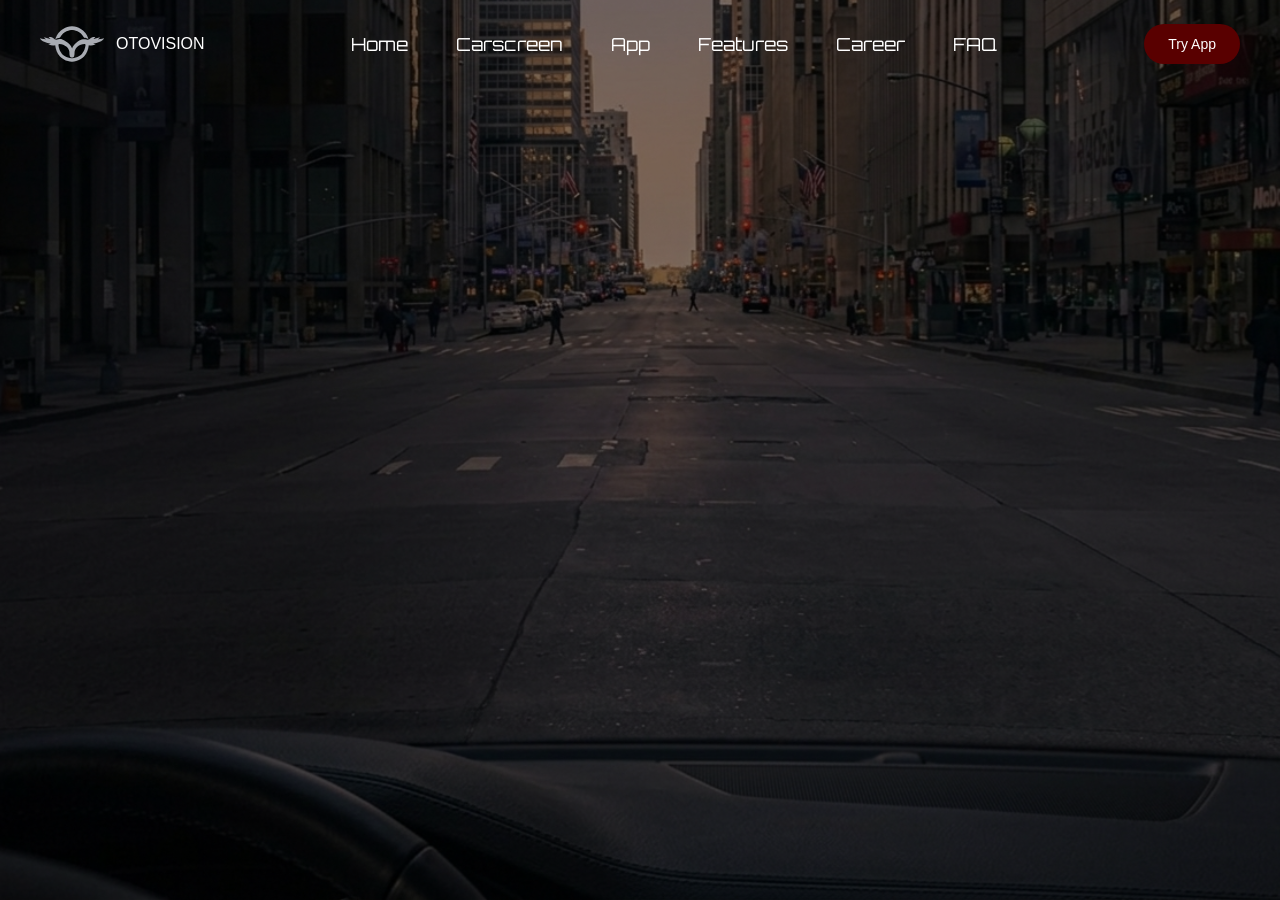
==== carscreen.html @ c1211bca "faq" ====
<!DOCTYPE html>
<html lang="en">
<head>
    <meta charset="UTF-8">
    <meta name="viewport" content="width=device-width, initial-scale=1.0">
    <title>Document</title>
    <link rel="stylesheet" href="/style.css">
    <link rel="preconnect" href="https://fonts.googleapis.com">
    <link rel="preconnect" href="https://fonts.gstatic.com" crossorigin>
    <link href="https://fonts.googleapis.com/css2?family=Inter:wght@400;600;700&family=Orbitron:wght@400;500;700&display=swap" rel="stylesheet">
</head>
<body>
    <header>
        <nav class="nav-container">
            <!-- Logo -->
            <div class="logo-wrapper">
                <div class="logo-svg">
                    <svg fill="none" preserveAspectRatio="xMidYMid meet" viewBox="0 0 76 42.0455">
                        <path d="M18.5907 15.3575C19.3642 14.0433 23.6038 13.4928 23.6038 13.4928C28.0508 5.2487 35.4509 4.34738 37.9974 4.29341C40.5438 4.35008 47.9466 5.2487 52.3909 13.4928C52.3909 13.4928 56.6305 14.046 57.404 15.3575C58.1616 16.6447 54.9772 1.07673 38.1568 0.0215895V1.03191e-06C38.1037 0.00269959 38.0505 0.00809671 37.9974 0.0107953C37.9442 0.00809671 37.891 0.00269959 37.8379 1.03191e-06V0.0215895C21.0175 1.07673 17.8358 16.6447 18.5907 15.3575Z" fill="#A8ABB2" />
                        <path d="M76 14.3078C73.3207 15.398 68.1347 15.5599 68.1347 15.5599C71.1596 14.5021 70.8858 12.9423 70.8858 12.9423C70.8858 12.9423 63.9801 15.3575 63.7462 14.7233C63.515 14.0892 65.8833 13.2445 65.8833 13.2445C65.1258 12.6643 63.9908 12.6023 63.1003 12.7831C60.6921 13.2715 59.3923 15.6112 56.8538 15.8621C55.7029 15.9755 54.7725 15.595 53.6774 15.3656C53.5099 15.3305 53.3451 15.3116 53.1803 15.3008C51.9762 15.1632 50.7189 15.3413 49.4829 15.595C46.3942 16.2264 39.4354 21.5129 38.0744 26.3865C37.1733 21.2943 29.5606 16.7257 26.5144 15.595C24.9515 15.0148 23.237 14.9716 21.6847 15.5167C20.8474 15.7299 20.0659 15.9539 19.1462 15.8621C16.6077 15.6112 15.3053 13.2715 12.8997 12.7831C12.0092 12.6023 10.8742 12.667 10.1167 13.2445C10.1167 13.2445 12.485 14.0892 12.2538 14.7233C12.0225 15.3575 5.11416 12.9423 5.11416 12.9423C5.11416 12.9423 4.84037 14.4994 7.86528 15.5599C7.86528 15.5599 2.67935 15.3953 0 14.3078C0 14.3078 0.523643 18.5742 13.1628 20.8464C13.1628 20.8464 11.6451 21.1567 9.95985 21.0056C9.95985 21.0056 13.0698 23.7446 18.0511 22.4142C18.6119 27.3499 20.2307 32.148 23.6968 35.8018C26.2592 38.5031 29.5951 40.33 33.1463 41.288C34.6694 41.6982 36.3998 42.1056 37.9973 42.0382C39.5949 42.1056 41.3253 41.6982 42.8483 41.288C46.4022 40.3273 49.7354 38.5004 52.2978 35.8018C55.764 32.148 57.3828 27.3499 57.9436 22.4142C62.9249 23.7446 66.0348 21.0056 66.0348 21.0056C64.3496 21.1567 62.8318 20.8464 62.8318 20.8464C75.4737 18.5742 76 14.3078 76 14.3078ZM38.1409 37.8041C38.1409 37.8041 38.1143 37.8041 38.0691 37.8041C38.0665 37.8041 38.0611 37.8041 38.0585 37.8041C38.0425 37.8041 38.0213 37.8041 38 37.8041C37.9787 37.8041 37.9575 37.8041 37.9415 37.8041C37.9389 37.8041 37.9335 37.8041 37.9282 37.8041C37.883 37.8041 37.8565 37.8041 37.8565 37.8041C24.6032 37.2239 22.3253 26.0816 21.9345 22.193C21.8628 21.4913 22.4449 20.8869 23.136 20.957C26.23 21.2593 29.1087 22.2199 31.6233 24.1656C33.2819 25.4474 34.284 27.3391 34.7545 29.3711C35.2276 31.4139 34.6375 33.7968 35.5865 35.7235C35.9931 36.5493 36.9102 36.9136 37.8379 36.973V36.9838C37.891 36.9838 37.9442 36.9811 37.9973 36.9784C38.0505 36.9784 38.1037 36.9838 38.1568 36.9838V36.9703C39.0818 36.9109 40.0015 36.5466 40.4082 35.7208C41.3572 33.7968 40.7671 31.4112 41.2402 29.3684C41.7107 27.3364 42.7128 25.442 44.3714 24.1629C46.8886 22.2199 49.7647 21.2593 52.8587 20.9543C53.5525 20.8869 54.1319 21.4886 54.0602 22.1903C53.6721 26.0816 51.3941 37.2212 38.1409 37.8041Z" fill="#A8ABB2" />
                    </svg>
                </div>
                <span class="logo-text">OTOVISION</span>
            </div>

            <!-- Desktop Navigation -->
            <div class="nav-links desktop-nav">
                <a href="#home" class="nav-link">Home</a>
                <a href="#carscreen" class="nav-link">Carscreen</a>
                <a href="#application" class="nav-link">App</a>
                <a href="#features" class="nav-link">Features</a>
                <a href="#career" class="nav-link">Career</a>
                <a href="#faq" class="nav-link">FAQ</a>

            </div>

            <!-- Try App Button -->
            <div class="desktop-nav">
                <button class="btn-try-app">Try App</button>
            </div>

            <!-- Mobile Menu Button -->
            <button id="mobile-menu-btn" class="mobile-menu-btn" aria-label="Toggle menu">
                <span class="hamburger-line line1"></span>
                <span class="hamburger-line line2"></span>
                <span class="hamburger-line line3"></span>
            </button>
        </nav>

        <!-- Mobile Menu -->
        <div id="mobile-menu" class="mobile-menu">
            <div class="mobile-menu-content">
                <a href="#home" class="mobile-nav-link">Home</a>
                <a href="#carscreen" class="mobile-nav-link">Carscreen</a>
                <a href="#application" class="mobile-nav-link">App</a>
                <a href="#faq" class="mobile-nav-link">FAQ</a>
                <button class="btn-try-app">Try App</button>
            </div>
        </div>
    </header>
     <section class="hero">
        <div class="hero-bg">
            <img src="Gemini_Generated_Image_s88xd0s88xd0s88x 1.svg">
            <div class="hero-overlay"></div>
        </div>
        <h2 class="hero-title">AR to reduce accidents, <br>
        save time make <br>
        interesting traveling <br>
        around the city </h2>
        <div>

        </div>

</body>
</html>
---- style.css ----
/* Reset and Base Styles */
* {
    margin: 0;
    padding: 0;
    box-sizing: border-box;
}

:root {
    --color-primary: #590000;
    --color-primary-light: #82181a;
    --color-primary-dark: #c10007;
    --color-bg: #000000;
    --color-bg-secondary: #1e1e1e;
    --color-text: #ffffff;
    --color-text-muted: #9f9fa9;
    --color-text-light: #d1d5dc;
    --color-border: #3f3f47;
    --dark-red: #590000;
     --primary-red: #c10007;
}

body {
    font-family: 'Inter', -apple-system, BlinkMacSystemFont, 'Segoe UI', sans-serif;
    background-color: var(--color-bg);
    color: var(--color-text);
    line-height: 1.6;
    overflow-x: hidden;
}

.container {
    max-width: 1200px;
    margin: 0 auto;
    padding: 0 24px;
}

/* Navigation */
header {
    position: fixed;
    top: 0;
    left: 0;
    right: 0;
    z-index: 1000;
    transition: all 0.3s ease;
}

header.scrolled {
    background-color: rgba(0, 0, 0, 0.9);
    backdrop-filter: blur(12px);
}

.nav-container {
    display: flex;
    align-items: center;
    justify-content: space-between;
    padding: 1rem;
    max-width: 1280px;
    margin: 0 auto;
}

@media (min-width: 640px) {
    .nav-container {
        padding: 1.5rem;
    }
}

@media (min-width: 1024px) {
    .nav-container {
        padding: 1.5rem 2.5rem;
    }
}

/* Logo */
.logo-wrapper {
    display: flex;
    align-items: center;
    gap: 0.75rem;
}

.logo-svg {
    width: 3rem;
    height: 1.75rem;
}

@media (min-width: 640px) {
    .logo-svg {
        width: 4rem;
        height: 2.25rem;
    }
}

.logo-svg svg {
    width: 100%;
    height: 100%;
}

.logo-text {
    color: var(--dark-gray);
    font-size: 0.875rem;
    font-family: 'Gotham', Arial, sans-serif;
}

@media (min-width: 640px) {
    .logo-text {
        font-size: 1rem;
    }
}

/* Desktop Navigation */
.desktop-nav {
    display: none;
}

@media (min-width: 1024px) {
    .desktop-nav {
        display: block;
    }
}

.nav-links {
    display: flex;
    align-items: center;
    gap: 2rem;
}

@media (min-width: 1280px) {
    .nav-links {
        gap: 3rem;
    }
}

.nav-link {
    color: #fff;
    text-decoration: none;
    font-family: 'Orbitron', sans-serif;
    font-size: 1.125rem;
    transition: color 0.3s ease;
}

.nav-link:hover {
    color: var(--primary-red);
}

/* Try App Button */
.btn-try-app {
    background-color: var(--dark-red);
    color: #fff;
    padding: 0.75rem 1.5rem;
    border-radius: 9999px;
    border: none;
    font-size: 0.875rem;
    font-family: 'Gotham', Arial, sans-serif;
    cursor: pointer;
    transition: all 0.3s ease;
}

.btn-try-app:hover {
    background-color: rgb(134, 8, 8);
}

/* Mobile Menu Button */
.mobile-menu-btn {
    display: flex;
    flex-direction: column;
    align-items: center;
    justify-content: center;
    gap: 0.375rem;
    width: 2.5rem;
    height: 2.5rem;
    background: none;
    border: none;
    cursor: pointer;
}

@media (min-width: 1024px) {
    .mobile-menu-btn {
        display: none;
    }
}

.hamburger-line {
    width: 1.5rem;
    height: 2px;
    background-color: #fff;
    transition: all 0.3s ease;
}

.mobile-menu-btn.active .line1 {
    transform: rotate(45deg) translateY(8px);
}

.mobile-menu-btn.active .line2 {
    opacity: 0;
}

.mobile-menu-btn.active .line3 {
    transform: rotate(-45deg) translateY(-8px);
}

/* Mobile Menu */
.mobile-menu {
    max-height: 0;
    overflow: hidden;
    transition: max-height 0.3s ease;
    background-color: rgba(0, 0, 0, 0.95);
    backdrop-filter: blur(12px);
}

@media (min-width: 1024px) {
    .mobile-menu {
        display: none;
    }
}

.mobile-menu.active {
    max-height: 24rem;
}

.mobile-menu-content {
    padding: 1.5rem 1rem;
    display: flex;
    flex-direction: column;
    gap: 1rem;
}

.mobile-nav-link {
    color: #fff;
    text-decoration: none;
    font-family: 'Orbitron', sans-serif;
    font-size: 1.125rem;
    padding: 0.5rem 0;
    transition: color 0.3s ease;
}

.mobile-nav-link:hover {
    color: var(--primary-red);
}

.mobile-menu-content .btn-try-app {
    margin-top: 0.5rem;
}

/* Hero Section */
.hero {
    position: relative;
    min-height: 100vh;
    display: flex;
    align-items: center;
    justify-content: center;
    overflow: hidden;
    padding-top: 80px;
}

.hero-bg {
    position: absolute;
    inset: 0;
    z-index: 0;
}

.hero-bg img {
    width: 100%;
    height: 100%;
    object-fit: cover;
}

.hero-overlay {
    position: absolute;
    inset: 0;
    background: rgba(0, 0, 0, 0.5);
}

.hero-content {
    position: relative;
    z-index: 1;
    text-align: center;
    max-width: 800px;
    padding: 0 24px;
}

.hero-title {
    font-family: 'Inter', sans-serif;
    font-size: 64px;
    font-weight: 700;
    line-height: 1.2;
    margin-bottom: 24px;
}

.hero-subtitle {
    font-size: 20px;
    color: var(--color-text-light);
    margin-bottom: 48px;
}

.hero-scroll-btn {
    width: 60px;
    height: 60px;
    border-radius: 50%;
    background: none;
    border: none;
    cursor: pointer;
    transition: transform 0.3s ease;
    margin: 0 auto;
    display: block;
}

.hero-scroll-btn:hover {
    transform: scale(1.1);
}

.hero-scroll-btn svg {
    width: 100%;
    height: 100%;
}

.hero-quote {
    position: absolute;
    bottom: 100px;
    left: 50%;
    transform: translateX(-50%);
    text-align: center;
    z-index: 1;
    font-size: 14px;
    color: var(--color-text-muted);
}

/* Features Section */
.features {
    padding: 120px 0;
    background: var(--color-bg);
}

.section-title {
    font-size: 36px;
    font-weight: 700;
    text-align: center;
    margin-bottom: 16px;
}

.section-subtitle {
    font-size: 20px;
    color: var(--color-text-muted);
    text-align: center;
    margin-bottom: 64px;
}

.features-grid {
    display: grid;
    grid-template-columns: repeat(2, 1fr);
    gap: 24px;
}

.feature-card {
    background: linear-gradient(161.106deg, rgb(39, 39, 42) 0%, rgb(24, 24, 27) 100%);
    border: 1px solid var(--color-border);
    border-radius: 16px;
    padding: 25px;
    transition: transform 0.3s ease, box-shadow 0.3s ease;
}

.feature-card:hover {
    transform: translateY(-5px);
    box-shadow: 0 10px 30px rgba(0, 0, 0, 0.3);
}

.feature-icon {
    width: 48px;
    height: 48px;
    border-radius: 14px;
    display: flex;
    align-items: center;
    justify-content: center;
    margin-bottom: 40px;
}

.feature-icon svg {
    width: 24px;
    height: 24px;
}

.feature-title {
    font-size: 20px;
    font-weight: 600;
    margin-bottom: 8px;
}

.feature-desc {
    font-size: 16px;
    color: var(--color-text-muted);
    line-height: 1.5;
}

/* Demo Section */
.demo {
    padding: 120px 0;
    background: var(--color-bg);
}

.demo-tabs {
    display: flex;
    gap: 16px;
    justify-content: center;
    margin: 48px 0;
}

.demo-tab {
    display: flex;
    align-items: center;
    gap: 12px;
    padding: 12px 24px;
    border-radius: 14px;
    background: #1e2939;
    border: 0.8px solid rgba(255, 255, 255, 0.1);
    color: #99a1af;
    font-family: 'Inter', sans-serif;
    font-size: 16px;
    font-weight: 600;
    cursor: pointer;
    transition: all 0.3s ease;
}

.demo-tab svg {
    width: 20px;
    height: 20px;
}

.demo-tab.active {
    background: linear-gradient(to right, var(--color-primary-light), var(--color-primary-dark));
    color: var(--color-text);
    box-shadow: 0px 10px 15px 0px rgba(0, 0, 0, 0.1);
}

.demo-tab:hover:not(.active) {
    border-color: rgba(255, 255, 255, 0.3);
}

.demo-content {
    position: relative;
    min-height: 500px;
}

.demo-panel {
    display: none;
    grid-template-columns: 1fr 1fr;
    gap: 48px;
    align-items: center;
}

.demo-panel.active {
    display: grid;
}

.demo-info h3 {
    font-size: 36px;
    font-weight: 700;
    margin-bottom: 24px;
}

.demo-info p {
    font-size: 18px;
    color: #99a1af;
    line-height: 1.6;
    margin-bottom: 32px;
}

.demo-features {
    list-style: none;
    display: flex;
    flex-direction: column;
    gap: 16px;
}

.demo-features li {
    display: flex;
    align-items: center;
    gap: 12px;
    font-size: 16px;
    color: var(--color-text-light);
}

.demo-features li::before {
    content: '';
    width: 8px;
    height: 8px;
    background: #e7000b;
    border-radius: 50%;
    flex-shrink: 0;
}

.demo-image {
    border-radius: 16px;
    overflow: hidden;
    border: 0.8px solid rgba(255, 255, 255, 0.2);
    box-shadow: 0px 25px 50px -12px rgba(0, 0, 0, 0.25);
}

.demo-image img {
    width: 100%;
    height: auto;
    display: block;
}

/* FAQ Section */
.faq {
    padding: 120px 0;
    background: var(--color-bg);
}

.faq-container {
    display: grid;
    grid-template-columns: 1.5fr 1fr;
    gap: 64px;
    margin-top: 64px;
}

.faq-list {
    display: flex;
    flex-direction: column;
    gap: 16px;
}

.faq-item {
    background: linear-gradient(161.106deg, rgb(39, 39, 42) 0%, rgb(24, 24, 27) 100%);
    border: 1px solid var(--color-border);
    border-radius: 12px;
    overflow: hidden;
}

.faq-question {
    width: 100%;
    display: flex;
    justify-content: space-between;
    align-items: center;
    padding: 24px;
    background: none;
    border: none;
    color: var(--color-text);
    font-size: 18px;
    font-weight: 600;
    text-align: left;
    cursor: pointer;
    transition: background 0.3s ease;
}

.faq-question:hover {
    background: rgba(255, 255, 255, 0.05);
}

.faq-icon {
    width: 24px;
    height: 24px;
    transition: transform 0.3s ease;
    flex-shrink: 0;
}

.faq-item.active .faq-icon {
    transform: rotate(180deg);
}

.faq-answer {
    max-height: 0;
    overflow: hidden;
    transition: max-height 0.3s ease, padding 0.3s ease;
}

.faq-item.active .faq-answer {
    max-height: 500px;
    padding: 0 24px 24px;
}

.faq-answer p {
    color: var(--color-text-muted);
    line-height: 1.6;
}

.faq-contact {
    background: linear-gradient(161.106deg, rgb(39, 39, 42) 0%, rgb(24, 24, 27) 100%);
    border: 1px solid var(--color-border);
    border-radius: 16px;
    padding: 32px;
}

.faq-contact h3 {
    font-size: 24px;
    margin-bottom: 12px;
}

.faq-contact p {
    color: var(--color-text-muted);
    margin-bottom: 24px;
    line-height: 1.6;
}

.faq-form {
    display: flex;
    flex-direction: column;
    gap: 16px;
}

.faq-form input {
    padding: 14px;
    background: rgba(0, 0, 0, 0.3);
    border: 1px solid var(--color-border);
    border-radius: 8px;
    color: var(--color-text);
    font-size: 14px;
}

.faq-form input::placeholder {
    color: #666;
}

.faq-form button {
    padding: 14px;
    background: var(--color-primary);
    color: var(--color-text);
    border: none;
    border-radius: 8px;
    font-size: 16px;
    font-weight: 600;
    cursor: pointer;
    transition: background 0.3s ease;
}

.faq-form button:hover {
    background: var(--color-primary-dark);
}

/* CTA Section */
.cta {
    padding: 120px 0;
    text-align: center;
    background: var(--color-bg);
}

.cta h2 {
    font-size: 48px;
    font-weight: 700;
    margin-bottom: 24px;
}

.cta p {
    font-size: 20px;
    color: #99a1af;
    margin-bottom: 48px;
    line-height: 1.6;
}

.cta-btn {
    display: inline-block;
    padding: 16px 48px;
    background: var(--color-primary);
    color: var(--color-text);
    text-decoration: none;
    border-radius: 41px;
    font-size: 18px;
    font-weight: 600;
    transition: transform 0.3s ease, background 0.3s ease;
}

.cta-btn:hover {
    background: var(--color-primary-dark);
    transform: scale(1.05);
}

/* Footer */


/* Responsive Design */
@media (max-width: 1024px) {
    .hero-title {
        font-size: 48px;
    }

    .features-grid {
        grid-template-columns: 1fr;
    }

    .demo-panel {
        grid-template-columns: 1fr;
    }

    .demo-image {
        order: -1;
    }

    .faq-container {
        grid-template-columns: 1fr;
    }

    .footer-content {
        grid-template-columns: 1fr;
    }
}

@media (max-width: 768px) {
    .nav-container {
        padding: 0 24px;
    }

    .mobile-menu-btn {
        display: flex;
    }

    .nav-links {
        position: fixed;
        top: 75px;
        left: 0;
        right: 0;
        flex-direction: column;
        background: rgba(0, 0, 0, 0.95);
        backdrop-filter: blur(10px);
        padding: 24px;
        gap: 16px;
        transform: translateX(-100%);
        transition: transform 0.3s ease;
    }

    .nav-links.active {
        transform: translateX(0);
    }

    .try-app-btn {
        display: none;
    }

    .hero-title {
        font-size: 36px;
    }

    .hero-subtitle {
        font-size: 16px;
    }

    .hero-quote {
        bottom: 50px;
        font-size: 12px;
    }

    .section-title {
        font-size: 28px;
    }

    .section-subtitle {
        font-size: 16px;
    }

    .demo-tabs {
        flex-direction: column;
        align-items: stretch;
    }

    .demo-tab {
        justify-content: center;
    }

    .demo-info h3 {
        font-size: 28px;
    }

    .demo-info p {
        font-size: 16px;
    }

    .cta h2 {
        font-size: 32px;
    }

    .cta p {
        font-size: 16px;
    }

    .footer-links {
        grid-template-columns: 1fr;
        gap: 32px;
    }

    .footer-bottom {
        flex-direction: column;
        gap: 24px;
        text-align: center;
    }
}

@media (max-width: 480px) {
    .hero-title {
        font-size: 28px;
    }

    .feature-card {
        padding: 20px;
    }

    .demo-info h3 {
        font-size: 24px;
    }

    .cta h2 {
        font-size: 28px;
    }

    .faq-question {
        font-size: 16px;
        padding: 16px;
    }

    .faq-contact {
        padding: 24px;
    }
}

/* Smooth Scrolling */
html {
    scroll-behavior: smooth;
}

/* Animations */
@keyframes fadeInUp {
    from {
        opacity: 0;
        transform: translateY(30px);
    }
    to {
        opacity: 1;
        transform: translateY(0);
    }
}

.hero-content,
.feature-card,
.demo-panel {
    animation: fadeInUp 0.6s ease-out;
}
.footer {
    background-color: #000;
    border-top: 1px solid rgba(255, 255, 255, 0.1);
    padding: 3rem 0;
}

@media (min-width: 640px) {
    .footer {
        padding: 4rem 0;
    }
}

.footer-grid {
    display: grid;
    grid-template-columns: 1fr;
    gap: 2rem;
    margin-bottom: 3rem;
}

@media (min-width: 640px) {
    .footer-grid {
        grid-template-columns: repeat(2, 1fr);
    }
}

@media (min-width: 1024px) {
    .footer-grid {
        grid-template-columns: repeat(4, 1fr);
        gap: 3rem;
    }
}

.footer-column:first-child {
    grid-column: span 1;
}

@media (min-width: 640px) {
    .footer-column:first-child {
        grid-column: span 2;
    }
}

@media (min-width: 1024px) {
    .footer-column:first-child {
        grid-column: span 1;
    }
}

.footer-logo {
    display: flex;
    align-items: center;
    gap: 0.75rem;
    margin-bottom: 1rem;
}

.footer-logo .logo-svg {
    width: 3rem;
    height: 1.75rem;
}

.footer-description {
    color: var(--gray-400);
    font-size: 0.875rem;
}

.footer-heading {
    color: #fff;
    font-weight: 600;
    margin-bottom: 1rem;
}

.footer-links {
    list-style: none;
    display: flex;
    flex-direction: column;
    gap: 0.5rem;
}

.footer-link {
    color: var(--gray-400);
    text-decoration: none;
    font-size: 0.875rem;
    transition: color 0.3s ease;
}

.footer-link:hover {
    color: #fff;
}

/* Footer Bottom */
.footer-bottom {
    border-top: 1px solid rgba(255, 255, 255, 0.1);
    padding-top: 2rem;
    display: flex;
    flex-direction: column;
    align-items: center;
    gap: 1rem;
}

@media (min-width: 640px) {
    .footer-bottom {
        flex-direction: row;
        justify-content: space-between;
    }
}

.footer-copyright {
    color: var(--gray-400);
    font-size: 0.875rem;
}

.social-links {
    display: flex;
    align-items: center;
    gap: 1.5rem;
}

.social-link {
    color: var(--gray-400);
    transition: color 0.3s ease;
}

.social-link:hover {
    color: #fff;
}

.social-link svg {
    width: 1.25rem;
    height: 1.25rem;
}

/* ===========================
   ANIMATIONS
   =========================== */
@keyframes fadeIn {
    from {
        opacity: 0;
        transform: translateY(20px);
    }
    to {
        opacity: 1;
        transform: translateY(0);
    }
}

.fade-in {
    animation: fadeIn 0.6s ease-out;
}
.appli
{    color: var(--primary-red);
    font-weight: 700;
    font-size: 1.125rem;
    text-decoration: none;
    font-family: 'Orbitron', sans-serif;}
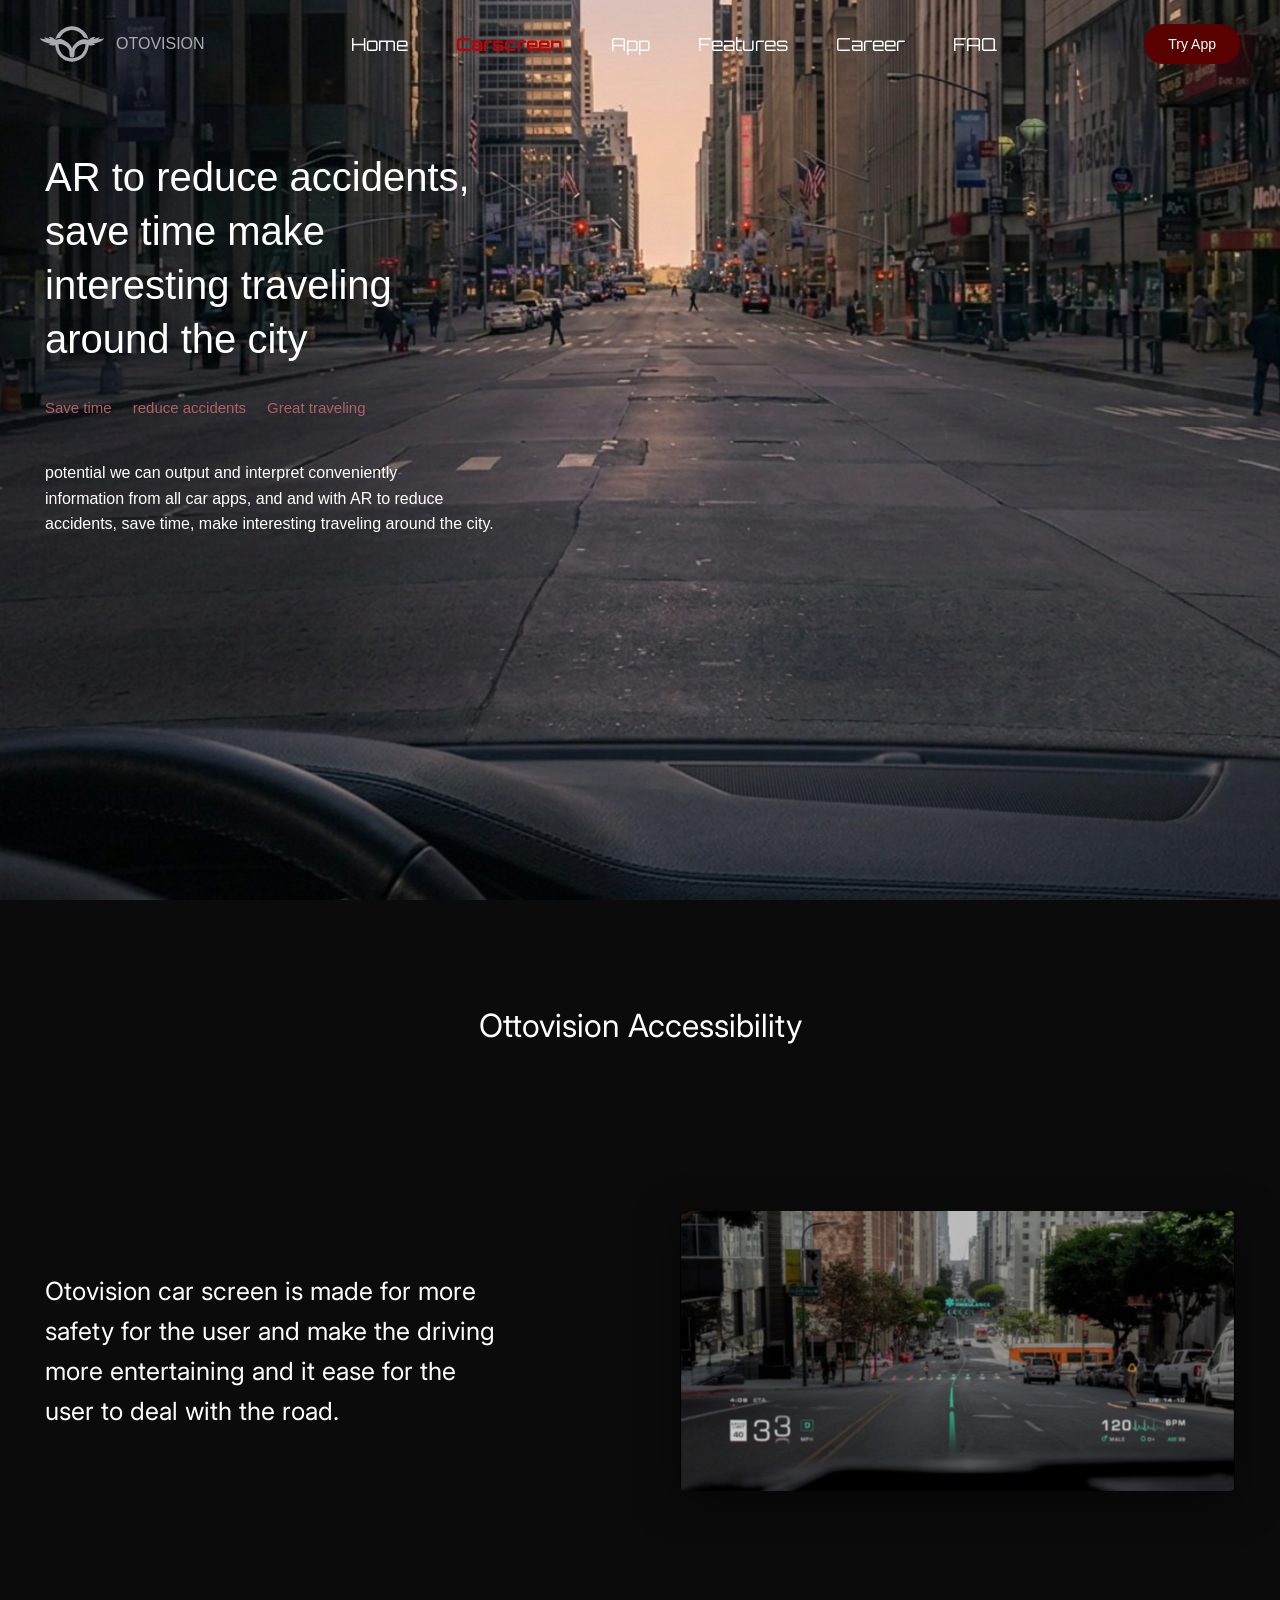
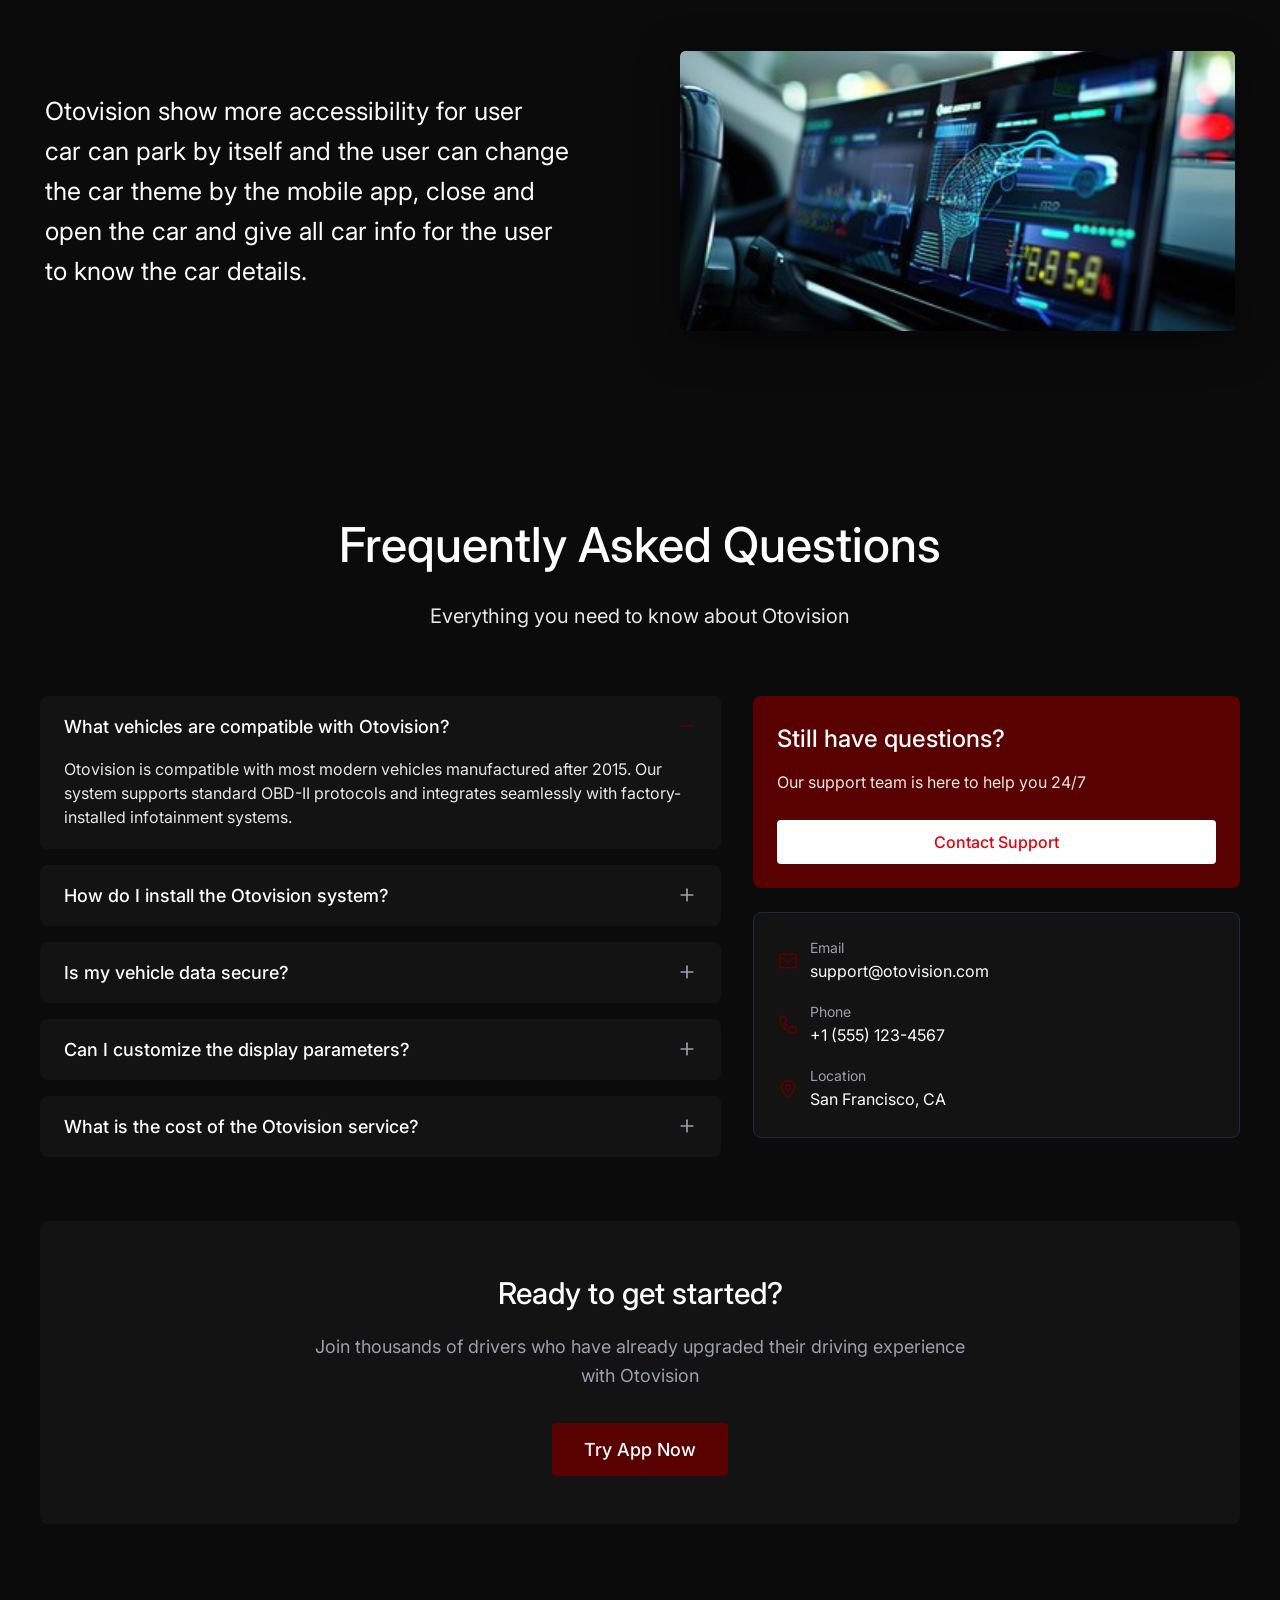
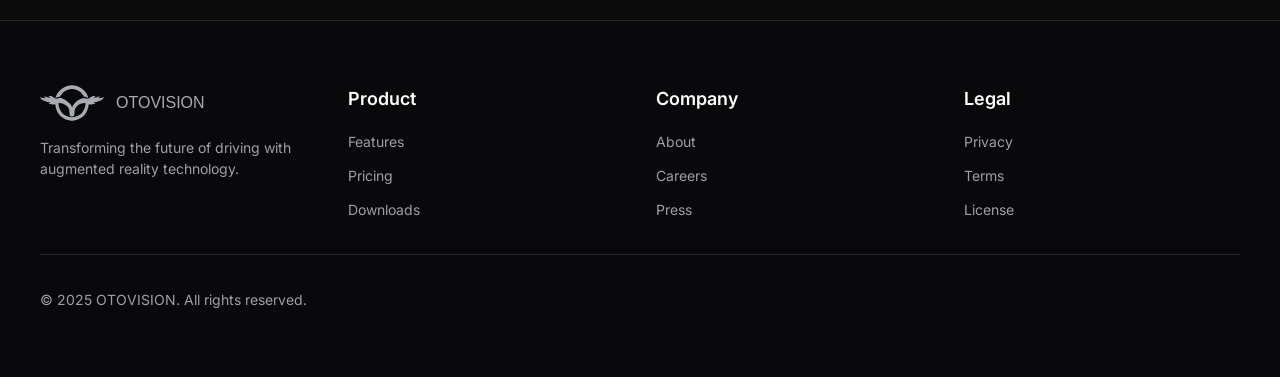
==== commit 68b3f19d: "car screen page" ====
--- a/carscreen.html
+++ b/carscreen.html
@@ -3,14 +3,23 @@
 <head>
     <meta charset="UTF-8">
     <meta name="viewport" content="width=device-width, initial-scale=1.0">
-    <title>Document</title>
-    <link rel="stylesheet" href="/style.css">
+    <title>OTOVISION - AR Car Screen</title>
+    <link rel="stylesheet" href="carscreen.css">
     <link rel="preconnect" href="https://fonts.googleapis.com">
     <link rel="preconnect" href="https://fonts.gstatic.com" crossorigin>
-    <link href="https://fonts.googleapis.com/css2?family=Inter:wght@400;600;700&family=Orbitron:wght@400;500;700&display=swap" rel="stylesheet">
+    <link href="https://fonts.googleapis.com/css2?family=Orbitron:wght@400;500;600;700&family=Inter:wght@400;500;600&display=swap" rel="stylesheet">
 </head>
 <body>
-    <header>
+    <div class="page-container">
+        <!-- Hero Section -->
+        <section class="hero-section">
+            <!-- Background Image -->
+            <div class="hero-background">
+                <img src="Gemini_Generated_Image_s88xd0s88xd0s88x 1.svg" alt="City Street Background" class="hero-bg-image">
+            </div>
+
+            <!-- Header/Navigation -->
+            <header id="header">
         <nav class="nav-container">
             <!-- Logo -->
             <div class="logo-wrapper">
@@ -25,12 +34,12 @@
 
             <!-- Desktop Navigation -->
             <div class="nav-links desktop-nav">
-                <a href="#home" class="nav-link">Home</a>
-                <a href="#carscreen" class="nav-link">Carscreen</a>
-                <a href="#application" class="nav-link">App</a>
-                <a href="#features" class="nav-link">Features</a>
-                <a href="#career" class="nav-link">Career</a>
-                <a href="#faq" class="nav-link">FAQ</a>
+                <a href="Home.html" class="nav-link">Home</a>
+                <a class="home" href="#carscreen" class="nav-link">Carscreen</a>
+                <a href="app.html" class="nav-link">App</a>
+                <a href="feature.html" class="nav-link">Features</a>
+                <a href="career.html" class="nav-link">Career</a>
+                <a href="Faq.html" class="nav-link">FAQ</a>
 
             </div>
 
@@ -58,18 +67,303 @@
             </div>
         </div>
     </header>
-     <section class="hero">
-        <div class="hero-bg">
-            <img src="Gemini_Generated_Image_s88xd0s88xd0s88x 1.svg">
-            <div class="hero-overlay"></div>
+
+            <!-- Hero Content -->
+            <div class="hero-content">
+                <div class="hero-left">
+                    <!-- Hero Title -->
+                    <h1 class="hero-title">
+                        AR to reduce accidents,<br>
+                        save time make<br>
+                        interesting traveling<br>
+                        around the city
+                    </h1>
+
+                    <!-- Hero Tags -->
+                    <div class="hero-tags">
+                        <span>Save time</span>
+                        <span>reduce accidents</span>
+                        <span>Great traveling</span>
+                    </div>
+
+                    <!-- Hero Description -->
+                    <p class="hero-description">
+                        potential we can output and interpret conveniently<br>
+                        information from all car apps, and and with AR to reduce<br>
+                        accidents, save time, make interesting traveling around the city.
+                    </p>
+
+                    <!-- Road Markers -->
+                    
+                </div>
+                        </button>
+                    </div>
+                </div>
+            </div>
+        </section>
+
+        <!-- Accessibility Section Title -->
+        <h2 class="section-title">Ottovision Accessibility</h2>
+
+        <!-- Feature Section 1 -->
+        <section class="feature-section">
+            <div class="feature-content">
+                <div class="feature-text">
+                    <p>
+                        Otovision car screen is made for more<br>
+                        safety for the user and make the driving<br>
+                        more entertaining and it ease for the<br>
+                        user to deal with the road.
+                    </p>
+                </div>
+                <div class="feature-image">
+                    <img src="image 20.svg" alt="Car Screen Interface">
+                </div>
+            </div>
+
+            <!-- Decorative Background Shapes -->
+        </section>
+
+        <!-- Feature Section 2 -->
+        <section class="feature-section feature-section-reverse">
+            <div class="feature-content">
+                <div class="feature-image">
+                    <img src="image 21.svg" alt="Car Interior Dashboard">
+                </div>
+                <div class="feature-text">
+                    <p>
+                        Otovision show more accessibility for user<br>
+                        car can park by itself and the user can change<br>
+                        the car theme by the mobile app, close and<br>
+                        open the car and give all car info for the user<br>
+                        to know the car details.
+                    </p>
+                </div>
+            </div>
+        </section>
+    </div>
+    <section id="faq" class="faq-section">
+            <div class="container">
+                <!-- FAQ Header -->
+                <div class="faq-header">
+                    <h2 class="faq-main-title">Frequently Asked Questions</h2>
+                    <p class="faq-subtitle">Everything you need to know about Otovision</p>
+                </div>
+
+                <div class="faq-layout">
+                    <!-- FAQ Items -->
+                    <div class="faq-items">
+                        <div class="faq-item active" data-faq="0">
+                            <button class="faq-question-btn">
+                                <span class="faq-question">What vehicles are compatible with Otovision?</span>
+                                <svg class="faq-icon minus-icon" width="20" height="20" viewBox="0 0 20 20" fill="none">
+                                    <path d="M4.16699 10H15.8337" stroke="#590000" stroke-linecap="round" stroke-linejoin="round" stroke-width="1.66667"/>
+                                </svg>
+                                <svg class="faq-icon plus-icon" width="20" height="20" viewBox="0 0 20 20" fill="none" style="display: none;">
+                                    <path d="M4.16699 10H15.8337" stroke="#99A1AF" stroke-linecap="round" stroke-linejoin="round" stroke-width="1.66667"/>
+                                    <path d="M10 4.16667V15.8333" stroke="#99A1AF" stroke-linecap="round" stroke-linejoin="round" stroke-width="1.66667"/>
+                                </svg>
+                            </button>
+                            <div class="faq-answer">
+                                <p>Otovision is compatible with most modern vehicles manufactured after 2015. Our system supports standard OBD-II protocols and integrates seamlessly with factory-installed infotainment systems.</p>
+                            </div>
+                        </div>
+
+                        <div class="faq-item" data-faq="1">
+                            <button class="faq-question-btn">
+                                <span class="faq-question">How do I install the Otovision system?</span>
+                                <svg class="faq-icon minus-icon" width="20" height="20" viewBox="0 0 20 20" fill="none" style="display: none;">
+                                    <path d="M4.16699 10H15.8337" stroke="#590000" stroke-linecap="round" stroke-linejoin="round" stroke-width="1.66667"/>
+                                </svg>
+                                <svg class="faq-icon plus-icon" width="20" height="20" viewBox="0 0 20 20" fill="none">
+                                    <path d="M4.16699 10H15.8337" stroke="#99A1AF" stroke-linecap="round" stroke-linejoin="round" stroke-width="1.66667"/>
+                                    <path d="M10 4.16667V15.8333" stroke="#99A1AF" stroke-linecap="round" stroke-linejoin="round" stroke-width="1.66667"/>
+                                </svg>
+                            </button>
+                            <div class="faq-answer" style="display: none;">
+                                <p>Installation is simple and can be done by yourself or through our certified partners. The system comes with detailed instructions and video tutorials.</p>
+                            </div>
+                        </div>
+
+                        <div class="faq-item" data-faq="2">
+                            <button class="faq-question-btn">
+                                <span class="faq-question">Is my vehicle data secure?</span>
+                                <svg class="faq-icon minus-icon" width="20" height="20" viewBox="0 0 20 20" fill="none" style="display: none;">
+                                    <path d="M4.16699 10H15.8337" stroke="#590000" stroke-linecap="round" stroke-linejoin="round" stroke-width="1.66667"/>
+                                </svg>
+                                <svg class="faq-icon plus-icon" width="20" height="20" viewBox="0 0 20 20" fill="none">
+                                    <path d="M4.16699 10H15.8337" stroke="#99A1AF" stroke-linecap="round" stroke-linejoin="round" stroke-width="1.66667"/>
+                                    <path d="M10 4.16667V15.8333" stroke="#99A1AF" stroke-linecap="round" stroke-linejoin="round" stroke-width="1.66667"/>
+                                </svg>
+                            </button>
+                            <div class="faq-answer" style="display: none;">
+                                <p>Yes, we take security seriously. All data is encrypted and stored securely. We never share your personal information with third parties.</p>
+                            </div>
+                        </div>
+
+                        <div class="faq-item" data-faq="3">
+                            <button class="faq-question-btn">
+                                <span class="faq-question">Can I customize the display parameters?</span>
+                                <svg class="faq-icon minus-icon" width="20" height="20" viewBox="0 0 20 20" fill="none" style="display: none;">
+                                    <path d="M4.16699 10H15.8337" stroke="#590000" stroke-linecap="round" stroke-linejoin="round" stroke-width="1.66667"/>
+                                </svg>
+                                <svg class="faq-icon plus-icon" width="20" height="20" viewBox="0 0 20 20" fill="none">
+                                    <path d="M4.16699 10H15.8337" stroke="#99A1AF" stroke-linecap="round" stroke-linejoin="round" stroke-width="1.66667"/>
+                                    <path d="M10 4.16667V15.8333" stroke="#99A1AF" stroke-linecap="round" stroke-linejoin="round" stroke-width="1.66667"/>
+                                </svg>
+                            </button>
+                            <div class="faq-answer" style="display: none;">
+                                <p>Absolutely! You can customize various display parameters including color schemes, data points shown, and screen layouts through our intuitive app interface.</p>
+                            </div>
+                        </div>
+
+                        <div class="faq-item" data-faq="4">
+                            <button class="faq-question-btn">
+                                <span class="faq-question">What is the cost of the Otovision service?</span>
+                                <svg class="faq-icon minus-icon" width="20" height="20" viewBox="0 0 20 20" fill="none" style="display: none;">
+                                    <path d="M4.16699 10H15.8337" stroke="#590000" stroke-linecap="round" stroke-linejoin="round" stroke-width="1.66667"/>
+                                </svg>
+                                <svg class="faq-icon plus-icon" width="20" height="20" viewBox="0 0 20 20" fill="none">
+                                    <path d="M4.16699 10H15.8337" stroke="#99A1AF" stroke-linecap="round" stroke-linejoin="round" stroke-width="1.66667"/>
+                                    <path d="M10 4.16667V15.8333" stroke="#99A1AF" stroke-linecap="round" stroke-linejoin="round" stroke-width="1.66667"/>
+                                </svg>
+                            </button>
+                            <div class="faq-answer" style="display: none;">
+                                <p>We offer flexible pricing plans starting from $9.99/month. Visit our pricing page for detailed information on all available plans.</p>
+                            </div>
+                        </div>
+                    </div>
+
+                    <!-- Contact Card -->
+                    <div class="contact-cards">
+                        <!-- Still Have Questions -->
+                        <div class="contact-card-primary">
+                            <h3 class="contact-card-title">Still have questions?</h3>
+                            <p class="contact-card-text">Our support team is here to help you 24/7</p>
+                            <button class="contact-btn">Contact Support</button>
+                        </div>
+
+                        <!-- Contact Info -->
+                        <div class="contact-card-secondary">
+                            <!-- Email -->
+                            <div class="contact-item">
+                                <svg class="contact-icon" width="20" height="20" viewBox="0 0 20 20" fill="none">
+                                    <path d="M16.667 3.3335H3.33366C2.41318 3.3335 1.66699 4.07969 1.66699 5.00016V15.0002C1.66699 15.9206 2.41318 16.6668 3.33366 16.6668H16.667C17.5875 16.6668 18.3337 15.9206 18.3337 15.0002V5.00016C18.3337 4.07969 17.5875 3.3335 16.667 3.3335Z" stroke="#590000" stroke-linecap="round" stroke-linejoin="round" stroke-width="1.66667"/>
+                                    <path d="M18.3337 5.8335L10.8587 10.5835C10.6014 10.7447 10.3039 10.8302 10.0003 10.8302C9.69673 10.8302 9.39927 10.7447 9.14199 10.5835L1.66699 5.8335" stroke="#590000" stroke-linecap="round" stroke-linejoin="round" stroke-width="1.66667"/>
+                                </svg>
+                                <div class="contact-info">
+                                    <p class="contact-label">Email</p>
+                                    <p class="contact-value">support@otovision.com</p>
+                                </div>
+                            </div>
+
+                            <!-- Phone -->
+                            <div class="contact-item">
+                                <svg class="contact-icon" width="20" height="20" viewBox="0 0 20 20" fill="none">
+                                    <path d="M18.3333 14.1V16.6C18.3343 16.8321 18.2867 17.0618 18.1938 17.2745C18.1008 17.4871 17.9644 17.678 17.7934 17.8349C17.6224 17.9918 17.4205 18.1112 17.2006 18.1856C16.9808 18.2599 16.7478 18.2876 16.5167 18.2667C13.9524 17.988 11.4892 17.1118 9.325 15.7083C7.31152 14.4289 5.60445 12.7218 4.325 10.7083C2.91665 8.53434 2.0402 6.05916 1.76667 3.48333C1.74584 3.25289 1.77323 3.02063 1.84708 2.80135C1.92094 2.58207 2.03964 2.38057 2.19564 2.20968C2.35163 2.03879 2.5415 1.90226 2.75316 1.80877C2.96481 1.71528 3.19362 1.66688 3.425 1.66667H5.925C6.32942 1.66269 6.72149 1.8059 7.02813 2.06961C7.33478 2.33332 7.53506 2.69954 7.59167 3.1C7.69719 3.90006 7.89287 4.68561 8.175 5.44167C8.28712 5.73994 8.31139 6.0641 8.24492 6.37573C8.17846 6.68737 8.02405 6.97343 7.8 7.2L6.74167 8.25833C7.92796 10.3446 9.65538 12.072 11.7417 13.2583L12.8 12.2C13.0266 11.9759 13.3126 11.8215 13.6243 11.7551C13.9359 11.6886 14.2601 11.7129 14.5583 11.825C15.3144 12.1071 16.0999 12.3028 16.9 12.4083C17.3048 12.4654 17.6745 12.6693 17.9388 12.9812C18.2031 13.2932 18.3435 13.6913 18.3333 14.1Z" stroke="#590000" stroke-linecap="round" stroke-linejoin="round" stroke-width="1.66667"/>
+                                </svg>
+                                <div class="contact-info">
+                                    <p class="contact-label">Phone</p>
+                                    <p class="contact-value">+1 (555) 123-4567</p>
+                                </div>
+                            </div>
+
+                            <!-- Location -->
+                            <div class="contact-item">
+                                <svg class="contact-icon" width="20" height="20" viewBox="0 0 20 20" fill="none">
+                                    <path d="M16.6663 8.33317C16.6663 12.494 12.0505 16.8273 10.5005 18.1657C10.3561 18.2742 10.1803 18.333 9.99967 18.333C9.81901 18.333 9.64324 18.2742 9.49884 18.1657C7.94884 16.8273 3.33301 12.494 3.33301 8.33317C3.33301 6.56506 4.03539 4.86937 5.28563 3.61913C6.53587 2.36888 8.23156 1.6665 9.99967 1.6665C11.7678 1.6665 13.4635 2.36888 14.7137 3.61913C15.964 4.86937 16.6663 6.56506 16.6663 8.33317Z" stroke="#590000" stroke-linecap="round" stroke-linejoin="round" stroke-width="1.66667"/>
+                                    <path d="M10 10.8333C11.3807 10.8333 12.5 9.71405 12.5 8.33333C12.5 6.95262 11.3807 5.83333 10 5.83333C8.61929 5.83333 7.5 6.95262 7.5 8.33333C7.5 9.71405 8.61929 10.8333 10 10.8333Z" stroke="#590000" stroke-linecap="round" stroke-linejoin="round" stroke-width="1.66667"/>
+                                </svg>
+                                <div class="contact-info">
+                                    <p class="contact-label">Location</p>
+                                    <p class="contact-value">San Francisco, CA</p>
+                                </div>
+                            </div>
+                        </div>
+                    </div>
+                </div>
+
+                <!-- CTA Section -->
+                <div class="cta-section">
+                    <h3 class="cta-title">Ready to get started?</h3>
+                    <p class="cta-description">Join thousands of drivers who have already upgraded their driving experience with Otovision</p>
+                    <button class="cta-btn">Try App Now</button>
+                </div>
+            </div>
+        </section>
+<footer id="faq" class="footer">
+        <div class="container">
+            <div class="footer-grid">
+                <!-- Logo & Description -->
+                <div class="footer-column">
+                    <div class="footer-logo">
+                        <div class="logo-svg">
+                            <svg fill="none" preserveAspectRatio="xMidYMid meet" viewBox="0 0 76 42.0455">
+                                <path d="M18.5907 15.3575C19.3642 14.0433 23.6038 13.4928 23.6038 13.4928C28.0508 5.2487 35.4509 4.34738 37.9974 4.29341C40.5438 4.35008 47.9466 5.2487 52.3909 13.4928C52.3909 13.4928 56.6305 14.046 57.404 15.3575C58.1616 16.6447 54.9772 1.07673 38.1568 0.0215895V1.03191e-06C38.1037 0.00269959 38.0505 0.00809671 37.9974 0.0107953C37.9442 0.00809671 37.891 0.00269959 37.8379 1.03191e-06V0.0215895C21.0175 1.07673 17.8358 16.6447 18.5907 15.3575Z" fill="#A8ABB2" />
+                                <path d="M76 14.3078C73.3207 15.398 68.1347 15.5599 68.1347 15.5599C71.1596 14.5021 70.8858 12.9423 70.8858 12.9423C70.8858 12.9423 63.9801 15.3575 63.7462 14.7233C63.515 14.0892 65.8833 13.2445 65.8833 13.2445C65.1258 12.6643 63.9908 12.6023 63.1003 12.7831C60.6921 13.2715 59.3923 15.6112 56.8538 15.8621C55.7029 15.9755 54.7725 15.595 53.6774 15.3656C53.5099 15.3305 53.3451 15.3116 53.1803 15.3008C51.9762 15.1632 50.7189 15.3413 49.4829 15.595C46.3942 16.2264 39.4354 21.5129 38.0744 26.3865C37.1733 21.2943 29.5606 16.7257 26.5144 15.595C24.9515 15.0148 23.237 14.9716 21.6847 15.5167C20.8474 15.7299 20.0659 15.9539 19.1462 15.8621C16.6077 15.6112 15.3053 13.2715 12.8997 12.7831C12.0092 12.6023 10.8742 12.667 10.1167 13.2445C10.1167 13.2445 12.485 14.0892 12.2538 14.7233C12.0225 15.3575 5.11416 12.9423 5.11416 12.9423C5.11416 12.9423 4.84037 14.4994 7.86528 15.5599C7.86528 15.5599 2.67935 15.3953 0 14.3078C0 14.3078 0.523643 18.5742 13.1628 20.8464C13.1628 20.8464 11.6451 21.1567 9.95985 21.0056C9.95985 21.0056 13.0698 23.7446 18.0511 22.4142C18.6119 27.3499 20.2307 32.148 23.6968 35.8018C26.2592 38.5031 29.5951 40.33 33.1463 41.288C34.6694 41.6982 36.3998 42.1056 37.9973 42.0382C39.5949 42.1056 41.3253 41.6982 42.8483 41.288C46.4022 40.3273 49.7354 38.5004 52.2978 35.8018C55.764 32.148 57.3828 27.3499 57.9436 22.4142C62.9249 23.7446 66.0348 21.0056 66.0348 21.0056C64.3496 21.1567 62.8318 20.8464 62.8318 20.8464C75.4737 18.5742 76 14.3078 76 14.3078ZM38.1409 37.8041C38.1409 37.8041 38.1143 37.8041 38.0691 37.8041C38.0665 37.8041 38.0611 37.8041 38.0585 37.8041C38.0425 37.8041 38.0213 37.8041 38 37.8041C37.9787 37.8041 37.9575 37.8041 37.9415 37.8041C37.9389 37.8041 37.9335 37.8041 37.9282 37.8041C37.883 37.8041 37.8565 37.8041 37.8565 37.8041C24.6032 37.2239 22.3253 26.0816 21.9345 22.193C21.8628 21.4913 22.4449 20.8869 23.136 20.957C26.23 21.2593 29.1087 22.2199 31.6233 24.1656C33.2819 25.4474 34.284 27.3391 34.7545 29.3711C35.2276 31.4139 34.6375 33.7968 35.5865 35.7235C35.9931 36.5493 36.9102 36.9136 37.8379 36.973V36.9838C37.891 36.9838 37.9442 36.9811 37.9973 36.9784C38.0505 36.9784 38.1037 36.9838 38.1568 36.9838V36.9703C39.0818 36.9109 40.0015 36.5466 40.4082 35.7208C41.3572 33.7968 40.7671 31.4112 41.2402 29.3684C41.7107 27.3364 42.7128 25.442 44.3714 24.1629C46.8886 22.2199 49.7647 21.2593 52.8587 20.9543C53.5525 20.8869 54.1319 21.4886 54.0602 22.1903C53.6721 26.0816 51.3941 37.2212 38.1409 37.8041Z" fill="#A8ABB2" />
+                            </svg>
+                        </div>
+                        <span class="logo-text">OTOVISION</span>
+                    </div>
+                    <p class="footer-description">
+                        Transforming the future of driving with augmented reality technology.
+                    </p>
+                </div>
+
+                <!-- Product Links -->
+                <div class="footer-column">
+                    <h4 class="footer-heading">Product</h4>
+                    <ul class="footer-links">
+                        <li><a href="#" class="footer-link">Features</a></li>
+                        <li><a href="#" class="footer-link">Pricing</a></li>
+                        <li><a href="#" class="footer-link">Downloads</a></li>
+                    </ul>
+                </div>
+
+                <!-- Company Links -->
+                <div class="footer-column">
+                    <h4 class="footer-heading">Company</h4>
+                    <ul class="footer-links">
+                        <li><a href="#" class="footer-link">About</a></li>
+                        <li><a href="#" class="footer-link">Careers</a></li>
+                        <li><a href="#" class="footer-link">Press</a></li>
+                    </ul>
+                </div>
+
+                <!-- Legal Links -->
+                <div class="footer-column">
+                    <h4 class="footer-heading">Legal</h4>
+                    <ul class="footer-links">
+                        <li><a href="#" class="footer-link">Privacy</a></li>
+                        <li><a href="#" class="footer-link">Terms</a></li>
+                        <li><a href="#" class="footer-link">License</a></li>
+                    </ul>
+                </div>
+            </div>
+
+            <!-- Bottom Bar -->
+            <div class="footer-bottom">
+                <p class="footer-copyright">© 2025 OTOVISION. All rights reserved.</p>
+                
+                <div class="social-links">
+                    <a href="#" class="social-link">
+                        <svg fill="currentColor" viewBox="0 0 24 24">
+                            <path d="M22 12c0-5.523-4.477-10-10-10S2 6.477 2 12c0 4.991 3.657 9.128 8.438 9.878v-6.987h-2.54V12h2.54V9.797c0-2.506 1.492-3.89 3.777-3.89 1.094 0 2.238.195 2.238.195v2.46h-1.26c-1.243 0-1.63.771-1.63 1.562V12h2.773l-.443 2.89h-2.33v6.988C18.343 21.128 22 16.991 22 12z"/>
+                        </svg>
+                    </a>
+                    <a href="#" class="social-link">
+                        <svg fill="currentColor" viewBox="0 0 24 24">
+                            <path d="M23 3a10.9 10.9 0 01-3.14 1.53 4.48 4.48 0 00-7.86 3v1A10.66 10.66 0 013 4s-4 9 5 13a11.64 11.64 0 01-7 2c9 5 20 0 20-11.5a4.5 4.5 0 00-.08-.83A7.72 7.72 0 0023 3z"/>
+                        </svg>
+                    </a>
+                    <a href="#" class="social-link">
+                        <svg fill="currentColor" viewBox="0 0 24 24">
+                            <path d="M12 0C5.373 0 0 5.373 0 12s5.373 12 12 12 12-5.373 12-12S18.627 0 12 0zm5.894 8.221l-1.97 9.28c-.145.658-.537.818-1.084.508l-3-2.21-1.446 1.394c-.14.18-.357.295-.6.295-.002 0-.003 0-.005 0l.213-3.054 5.56-5.022c.24-.213-.054-.334-.373-.121L7.773 13.98l-2.94-.918c-.64-.203-.654-.64.135-.954l11.566-4.458c.538-.196 1.006.128.832.95z"/>
+                        </svg>
+                    </a>
+                </div>
+            </div>
         </div>
-        <h2 class="hero-title">AR to reduce accidents, <br>
-        save time make <br>
-        interesting traveling <br>
-        around the city </h2>
-        <div>
-
-        </div>
-
+    </footer>
 </body>
-</html>+</html>
--- a/carscreen.css
+++ b/carscreen.css
@@ -0,0 +1,1436 @@
+/* ==================== */
+/* CSS Reset & Variables */
+/* ==================== */
+
+* {
+    margin: 0;
+    padding: 0;
+    box-sizing: border-box;
+}
+:root {
+    --primary-red: #c10007;
+    --dark-red: #590000;
+    --light-red: #82181a;
+    --primary-blue: #2b7fff;
+    --light-blue: #51a2ff;
+    --text-gray: #d1d5dc;
+    --light-gray: #e5e7eb;
+    --gray-400: #9ca3af;
+    --dark-gray: #a8abb2;
+}
+
+:root {
+    --color-bg-dark: #0b0b0b;
+    --color-bg-red: #590000;
+    --color-text-white: #ffffff;
+    --color-text-gray: #a8abb2;
+    --color-text-rose: #af6262;
+    --color-overlay: rgba(217, 217, 217, 0.34);
+    --color-overlay-dark: rgba(217, 217, 217, 0.52);
+}
+
+html {
+    scroll-behavior: smooth;
+}
+
+body {
+    font-family: 'Gotham', -apple-system, BlinkMacSystemFont, 'Segoe UI', Roboto, sans-serif;
+    background-color: var(--color-bg-dark);
+    color: var(--color-text-white);
+    line-height: 1.6;
+    overflow-x: hidden;
+}
+
+img {
+    max-width: 100%;
+    height: auto;
+}
+
+button {
+    font-family: inherit;
+}
+
+/* ==================== */
+/* Page Container */
+/* ==================== */
+
+.page-container {
+    width: 100%;
+    min-height: 100vh;
+    position: relative;
+}
+
+/* ==================== */
+/* Hero Section */
+/* ==================== */
+
+.hero-section {
+    position: relative;
+    width: 100%;
+    min-height: 100vh;
+    overflow: hidden;
+}
+
+.hero-background {
+    position: absolute;
+    top: 0;
+    left: 0;
+    width: 100%;
+    height: 100%;
+    z-index: 0;
+}
+
+.hero-bg-image {
+    width: 100%;
+    height: 100%;
+    object-fit: cover;
+}
+
+/* ==================== */
+/* Header */
+/* ==================== */
+
+header {
+    position: fixed;
+    top: 0;
+    left: 0;
+    right: 0;
+    z-index: 1000;
+    transition: all 0.3s ease;
+}
+
+header.scrolled {
+    background-color: rgba(0, 0, 0, 0.9);
+    backdrop-filter: blur(12px);
+}
+
+.nav-container {
+    display: flex;
+    align-items: center;
+    justify-content: space-between;
+    padding: 1rem;
+    max-width: 1280px;
+    margin: 0 auto;
+}
+
+@media (min-width: 640px) {
+    .nav-container {
+        padding: 1.5rem;
+    }
+}
+
+@media (min-width: 1024px) {
+    .nav-container {
+        padding: 1.5rem 2.5rem;
+    }
+}
+
+/* Logo */
+.logo-wrapper {
+    display: flex;
+    align-items: center;
+    gap: 0.75rem;
+}
+
+.logo-svg {
+    width: 3rem;
+    height: 1.75rem;
+}
+
+@media (min-width: 640px) {
+    .logo-svg {
+        width: 4rem;
+        height: 2.25rem;
+    }
+}
+
+.logo-svg svg {
+    width: 100%;
+    height: 100%;
+}
+
+.logo-text {
+    color: var(--dark-gray);
+    font-size: 0.875rem;
+    font-family: 'Gotham', Arial, sans-serif;
+}
+
+@media (min-width: 640px) {
+    .logo-text {
+        font-size: 1rem;
+    }
+}
+
+/* Desktop Navigation */
+.desktop-nav {
+    display: none;
+}
+
+@media (min-width: 1024px) {
+    .desktop-nav {
+        display: block;
+    }
+}
+
+.nav-links {
+    display: flex;
+    align-items: center;
+    gap: 2rem;
+}
+
+@media (min-width: 1280px) {
+    .nav-links {
+        gap: 3rem;
+    }
+}
+
+.nav-link {
+    color: #fff;
+    text-decoration: none;
+    font-family: 'Orbitron', sans-serif;
+    font-size: 1.125rem;
+    transition: color 0.3s ease;
+}
+
+.nav-link:hover {
+    color: var(--primary-red);
+}
+
+/* Try App Button */
+.btn-try-app {
+    background-color: var(--dark-red);
+    color: #fff;
+    padding: 0.75rem 1.5rem;
+    border-radius: 9999px;
+    border: none;
+    font-size: 0.875rem;
+    font-family: 'Gotham', Arial, sans-serif;
+    cursor: pointer;
+    transition: all 0.3s ease;
+}
+
+.btn-try-app:hover {
+    background-color: var(--primary-red);
+}
+
+/* Mobile Menu Button */
+.mobile-menu-btn {
+    display: flex;
+    flex-direction: column;
+    align-items: center;
+    justify-content: center;
+    gap: 0.375rem;
+    width: 2.5rem;
+    height: 2.5rem;
+    background: none;
+    border: none;
+    cursor: pointer;
+}
+
+@media (min-width: 1024px) {
+    .mobile-menu-btn {
+        display: none;
+    }
+}
+
+.hamburger-line {
+    width: 1.5rem;
+    height: 2px;
+    background-color: #fff;
+    transition: all 0.3s ease;
+}
+
+.mobile-menu-btn.active .line1 {
+    transform: rotate(45deg) translateY(8px);
+}
+
+.mobile-menu-btn.active .line2 {
+    opacity: 0;
+}
+
+.mobile-menu-btn.active .line3 {
+    transform: rotate(-45deg) translateY(-8px);
+}
+
+/* Mobile Menu */
+.mobile-menu {
+    max-height: 0;
+    overflow: hidden;
+    transition: max-height 0.3s ease;
+    background-color: rgba(0, 0, 0, 0.95);
+    backdrop-filter: blur(12px);
+}
+
+@media (min-width: 1024px) {
+    .mobile-menu {
+        display: none;
+    }
+}
+
+.mobile-menu.active {
+    max-height: 24rem;
+}
+
+.mobile-menu-content {
+    padding: 1.5rem 1rem;
+    display: flex;
+    flex-direction: column;
+    gap: 1rem;
+}
+
+.mobile-nav-link {
+    color: #fff;
+    text-decoration: none;
+    font-family: 'Orbitron', sans-serif;
+    font-size: 1.125rem;
+    padding: 0.5rem 0;
+    transition: color 0.3s ease;
+}
+
+.mobile-nav-link:hover {
+    color: var(--primary-red);
+}
+
+.mobile-menu-content .btn-try-app {
+    margin-top: 0.5rem;
+}
+
+/* ==================== */
+/* Hero Content */
+/* ==================== */
+
+.hero-content {
+    position: relative;
+    z-index: 10;
+    display: grid;
+    grid-template-columns: 1fr 1fr;
+    padding: 150px 45px 120px;
+    gap: 80px;
+    align-items: start;
+    max-width: 1400px;
+    margin: 0 auto;
+}
+
+.hero-left {
+    position: relative;
+}
+
+.hero-title {
+    font-size: 40px;
+    line-height: 1.35;
+    margin-bottom: 30px;
+    font-weight: 400;
+}
+
+.hero-tags {
+    display: flex;
+    gap: 21px;
+    margin-bottom: 40px;
+    flex-wrap: wrap;
+}
+
+.hero-tags span {
+    font-size: 15px;
+    color: var(--color-text-rose);
+}
+
+.hero-description {
+    font-size: 16px;
+    line-height: 1.6;
+    margin-bottom: 80px;
+    color: var(--color-text-white);
+}
+
+/* ==================== */
+/* Road Markers */
+/* ==================== */
+
+.road-markers {
+    position: absolute;
+    bottom: -100px;
+    left: 50%;
+    transform: translateX(-50%);
+    width: 200px;
+    height: 300px;
+}
+
+.marker {
+    position: absolute;
+    left: 50%;
+    transform: translateX(-50%);
+}
+
+.marker-1 {
+    bottom: 0;
+    width: 165px;
+    height: 48px;
+}
+
+.marker-2 {
+    bottom: 60px;
+    width: 119px;
+    height: 43px;
+}
+
+.marker-3 {
+    bottom: 110px;
+    width: 110px;
+    height: 25px;
+}
+
+.marker-4 {
+    bottom: 140px;
+    width: 87px;
+    height: 14px;
+}
+
+/* ==================== */
+/* AR Dashboard */
+/* ==================== */
+
+.ar-dashboard {
+    position: relative;
+    background: var(--color-overlay);
+    border-radius: 20px;
+    padding: 45px 35px;
+    backdrop-filter: blur(10px);
+    max-width: 500px;
+}
+
+.dashboard-time {
+    background: var(--color-overlay);
+    border-radius: 7px;
+    padding: 8px 20px;
+    display: inline-block;
+    margin-bottom: 25px;
+}
+
+.dashboard-time span {
+    font-size: 15px;
+    color: var(--color-text-white);
+}
+
+.nav-info {
+    display: flex;
+    align-items: center;
+    gap: 15px;
+    margin-bottom: 35px;
+}
+
+.nav-icon {
+    width: 22px;
+    height: 25px;
+    flex-shrink: 0;
+}
+
+.nav-details {
+    display: flex;
+    flex-direction: column;
+}
+
+.nav-distance {
+    font-size: 16px;
+    font-weight: 500;
+    color: var(--color-text-white);
+}
+
+.nav-location {
+    font-size: 11px;
+    color: var(--color-text-white);
+}
+
+.map-preview {
+    position: relative;
+    background: var(--color-overlay);
+    border-radius: 9px;
+    overflow: hidden;
+    height: 150px;
+    margin-bottom: 35px;
+}
+
+.map-image {
+    width: 100%;
+    height: 100%;
+    object-fit: cover;
+}
+
+.map-icon {
+    position: absolute;
+    left: 50%;
+    top: 50%;
+    transform: translate(-50%, -50%);
+    width: 24px;
+    height: 33px;
+}
+
+.speed-info {
+    display: flex;
+    justify-content: space-between;
+    align-items: flex-start;
+    margin-bottom: 25px;
+}
+
+.speed-display {
+    display: flex;
+    flex-direction: column;
+    gap: 5px;
+}
+
+.speed-value {
+    font-size: 18px;
+    font-weight: 400;
+    color: var(--color-text-white);
+    margin-bottom: 5px;
+}
+
+.speed-mode {
+    font-size: 13px;
+    color: var(--color-text-white);
+}
+
+.battery-icon {
+    width: 20px;
+    height: 18px;
+}
+
+.address-info {
+    position: relative;
+    display: flex;
+    align-items: center;
+    gap: 15px;
+    background: var(--color-overlay);
+    border-radius: 28px;
+    padding: 12px 15px;
+}
+
+.address-icon {
+    width: 14px;
+    height: 18px;
+    flex-shrink: 0;
+}
+
+.address-text {
+    font-size: 11px;
+    color: var(--color-text-white);
+    flex: 1;
+}
+
+.control-btn {
+    width: 35px;
+    height: 35px;
+    border-radius: 13.5px;
+    border: none;
+    cursor: pointer;
+    display: flex;
+    align-items: center;
+    justify-content: center;
+    transition: transform 0.2s ease;
+    flex-shrink: 0;
+}
+
+.control-btn:hover {
+    transform: scale(1.1);
+}
+
+.mic-btn {
+    background: var(--color-overlay-dark);
+}
+
+.settings-btn {
+    background: var(--color-bg-red);
+}
+
+.control-btn svg {
+    width: 60%;
+    height: 60%;
+}
+
+/* ==================== */
+/* Section Title */
+/* ==================== */
+
+.section-title {
+    font-family: 'Inter', sans-serif;
+    font-size: 32px;
+    font-weight: 400;
+    text-align: center;
+    color: var(--color-text-white);
+    padding: 100px 20px 80px;
+}
+
+/* ==================== */
+/* Feature Section */
+/* ==================== */
+
+.feature-section {
+    position: relative;
+    padding: 80px 45px;
+    overflow: hidden;
+}
+
+.feature-content {
+    display: grid;
+    grid-template-columns: 1fr 1fr;
+    gap: 80px;
+    align-items: center;
+    position: relative;
+    z-index: 10;
+    max-width: 1400px;
+    margin: 0 auto;
+}
+
+.feature-section-reverse .feature-content {
+    direction: rtl;
+}
+
+.feature-section-reverse .feature-text {
+    direction: ltr;
+}
+
+.feature-text {
+    font-family: 'Inter', sans-serif;
+    font-size: 25px;
+    line-height: 1.6;
+    color: var(--color-text-white);
+}
+
+.feature-image {
+    border-radius: 5px;
+    overflow: hidden;
+    box-shadow: 0 10px 40px rgba(0, 0, 0, 0.5);
+}
+
+.feature-image img {
+    width: 100%;
+    height: 280px;
+    object-fit: cover;
+    border-radius: 5px;
+    display: block;
+}
+
+/* ==================== */
+/* Background Shapes */
+/* ==================== */
+
+.bg-shapes {
+    position: absolute;
+    inset: 0;
+    z-index: 0;
+    pointer-events: none;
+    overflow: hidden;
+}
+
+.bg-road-image {
+    position: absolute;
+    top: 0;
+    left: 0;
+    width: 100%;
+    height: 100%;
+    opacity: 0.3;
+}
+
+.bg-road-image img {
+    width: 100%;
+    height: 100%;
+    object-fit: cover;
+    transform: scaleY(-1);
+}
+
+/* ==================== */
+/* RESPONSIVE DESIGN */
+/* ==================== */
+
+/* Tablet Landscape (max-width: 1024px) */
+@media (max-width: 1024px) {
+    .header {
+        padding: 25px 35px;
+    }
+
+    .header-content {
+        gap: 25px;
+    }
+
+    .nav-menu {
+        gap: 35px;
+    }
+
+    .nav-menu a {
+        font-size: 16px;
+    }
+
+    .hero-content {
+        padding: 60px 35px 100px;
+        gap: 60px;
+    }
+
+    .hero-title {
+        font-size: 36px;
+    }
+
+    .feature-section {
+        padding: 60px 35px;
+    }
+
+    .feature-content {
+        gap: 60px;
+    }
+
+    .feature-text {
+        font-size: 22px;
+    }
+
+    .section-title {
+        font-size: 28px;
+        padding: 80px 20px 60px;
+    }
+}
+
+/* Tablet Portrait (max-width: 768px) */
+@media (max-width: 768px) {
+    .header {
+        padding: 20px 25px;
+    }
+
+    .header-content {
+        flex-direction: column;
+        align-items: flex-start;
+        gap: 20px;
+    }
+
+    .nav-menu {
+        width: 100%;
+        flex-wrap: wrap;
+        gap: 20px;
+    }
+
+    .nav-menu a {
+        font-size: 15px;
+    }
+
+    .header-actions {
+        width: 100%;
+        justify-content: space-between;
+    }
+
+    .hero-content {
+        grid-template-columns: 1fr;
+        padding: 40px 25px 80px;
+        gap: 50px;
+    }
+
+    .hero-title {
+        font-size: 30px;
+    }
+
+    .hero-description {
+        font-size: 15px;
+        margin-bottom: 60px;
+    }
+
+    .ar-dashboard {
+        max-width: 100%;
+    }
+
+    .road-markers {
+        display: none;
+    }
+
+    .section-title {
+        font-size: 26px;
+        padding: 60px 20px 40px;
+    }
+
+    .feature-section {
+        padding: 50px 25px;
+    }
+
+    .feature-content {
+        grid-template-columns: 1fr;
+        gap: 40px;
+    }
+
+    .feature-section-reverse .feature-content {
+        direction: ltr;
+    }
+
+    .feature-text {
+        font-size: 20px;
+        text-align: center;
+    }
+
+    .feature-image {
+        max-width: 600px;
+        margin: 0 auto;
+    }
+
+    .bg-shapes {
+        display: none;
+    }
+}
+
+/* Mobile (max-width: 480px) */
+@media (max-width: 480px) {
+    .header {
+        padding: 15px 20px;
+    }
+
+    .header-content {
+        gap: 15px;
+    }
+
+    .logo-icon {
+        width: 60px;
+        height: 35px;
+    }
+
+    .logo-text {
+        font-size: 14px;
+    }
+
+    .nav-menu {
+        gap: 15px;
+    }
+
+    .nav-menu a {
+        font-size: 13px;
+    }
+
+    .register-link {
+        font-size: 14px;
+    }
+
+    .try-app-btn {
+        font-size: 13px;
+        padding: 10px 22px;
+    }
+
+    .hero-content {
+        padding: 30px 20px 60px;
+        gap: 40px;
+    }
+
+    .hero-title {
+        font-size: 24px;
+        margin-bottom: 20px;
+    }
+
+    .hero-tags {
+        gap: 12px;
+        margin-bottom: 25px;
+    }
+
+    .hero-tags span {
+        font-size: 13px;
+    }
+
+    .hero-description {
+        font-size: 14px;
+        margin-bottom: 40px;
+    }
+
+    .ar-dashboard {
+        padding: 30px 25px;
+    }
+
+    .dashboard-time {
+        padding: 6px 15px;
+        margin-bottom: 20px;
+    }
+
+    .dashboard-time span {
+        font-size: 13px;
+    }
+
+    .nav-info {
+        margin-bottom: 25px;
+    }
+
+    .nav-icon {
+        width: 18px;
+        height: 22px;
+    }
+
+    .nav-distance {
+        font-size: 14px;
+    }
+
+    .nav-location {
+        font-size: 10px;
+    }
+
+    .map-preview {
+        height: 130px;
+        margin-bottom: 25px;
+    }
+
+    .map-icon {
+        width: 20px;
+        height: 28px;
+    }
+
+    .speed-info {
+        margin-bottom: 20px;
+    }
+
+    .speed-value {
+        font-size: 16px;
+    }
+
+    .speed-mode {
+        font-size: 11px;
+    }
+
+    .battery-icon {
+        width: 18px;
+        height: 16px;
+    }
+
+    .address-info {
+        padding: 10px 12px;
+        gap: 10px;
+    }
+
+    .address-icon {
+        width: 12px;
+        height: 16px;
+    }
+
+    .address-text {
+        font-size: 10px;
+    }
+
+    .control-btn {
+        width: 32px;
+        height: 32px;
+    }
+
+    .section-title {
+        font-size: 22px;
+        padding: 50px 20px 35px;
+    }
+
+    .feature-section {
+        padding: 40px 20px;
+    }
+
+    .feature-content {
+        gap: 30px;
+    }
+
+    .feature-text {
+        font-size: 17px;
+    }
+
+    .feature-image img {
+        height: 220px;
+    }
+}
+
+/* Extra Small Mobile (max-width: 360px) */
+@media (max-width: 360px) {
+    .header {
+        padding: 12px 15px;
+    }
+
+    .logo-icon {
+        width: 55px;
+        height: 32px;
+    }
+
+    .logo-text {
+        font-size: 13px;
+    }
+
+    .nav-menu {
+        gap: 12px;
+    }
+
+    .nav-menu a {
+        font-size: 12px;
+    }
+
+    .register-link {
+        font-size: 13px;
+    }
+
+    .try-app-btn {
+        font-size: 12px;
+        padding: 8px 18px;
+    }
+
+    .hero-content {
+        padding: 25px 15px 50px;
+    }
+
+    .hero-title {
+        font-size: 20px;
+    }
+
+    .hero-tags span {
+        font-size: 12px;
+    }
+
+    .hero-description {
+        font-size: 13px;
+    }
+
+    .ar-dashboard {
+        padding: 25px 20px;
+    }
+
+    .section-title {
+        font-size: 20px;
+        padding: 40px 15px 30px;
+    }
+
+    .feature-section {
+        padding: 35px 15px;
+    }
+
+    .feature-text {
+        font-size: 15px;
+    }
+
+    .feature-image img {
+        height: 200px;
+    }
+}
+
+/* Large Desktop (min-width: 1441px) */
+@media (min-width: 1441px) {
+    .hero-content,
+    .feature-content {
+        max-width: 1600px;
+    }
+}
+.faq-section {
+    width: 100%;
+    padding: 4rem 1rem;
+}
+
+@media (min-width: 768px) {
+    .faq-section {
+        padding: 6rem 2.5rem;
+    }
+}
+
+.faq-header {
+    text-align: center;
+    margin-bottom: 3rem;
+}
+
+@media (min-width: 768px) {
+    .faq-header {
+        margin-bottom: 4rem;
+    }
+}
+
+.faq-main-title {
+    font-family: 'Inter', sans-serif;
+    font-weight: 500;
+    color: white;
+    font-size: 1.875rem;
+    margin-bottom: 1rem;
+}
+
+@media (min-width: 768px) {
+    .faq-main-title {
+        font-size: 2.25rem;
+    }
+}
+
+@media (min-width: 1024px) {
+    .faq-main-title {
+        font-size: 3rem;
+    }
+}
+
+.faq-subtitle {
+    font-family: 'Inter', sans-serif;
+    color: white;
+    font-size: 1.125rem;
+    opacity: 0.9;
+}
+
+@media (min-width: 768px) {
+    .faq-subtitle {
+        font-size: 1.25rem;
+    }
+}
+
+.faq-layout {
+    display: grid;
+    grid-template-columns: 1fr;
+    gap: 2rem;
+}
+
+@media (min-width: 1024px) {
+    .faq-layout {
+        grid-template-columns: 7fr 5fr;
+    }
+}
+
+/* FAQ Items */
+.faq-items {
+    display: flex;
+    flex-direction: column;
+    gap: 1rem;
+}
+
+.faq-item {
+    border-radius: 0.5rem;
+    overflow: hidden;
+    background-color: #131313;
+}
+
+.faq-item.active {
+    background-color: rgba(28, 28, 28, 0.5);
+}
+
+.faq-question-btn {
+    width: 100%;
+    display: flex;
+    align-items: center;
+    justify-content: space-between;
+    padding: 1.25rem 1.5rem;
+    text-align: left;
+    background: none;
+    border: none;
+    cursor: pointer;
+}
+
+.faq-question {
+    font-family: 'Inter', sans-serif;
+    font-weight: 500;
+    color: white;
+    font-size: 1rem;
+    padding-right: 1rem;
+}
+
+@media (min-width: 768px) {
+    .faq-question {
+        font-size: 1.125rem;
+    }
+}
+
+.faq-icon {
+    flex-shrink: 0;
+}
+
+.faq-answer {
+    padding: 0 1.5rem 1.25rem;
+}
+
+.faq-answer p {
+    font-family: 'Inter', sans-serif;
+    color: white;
+    font-size: 0.875rem;
+    line-height: 1.5;
+    opacity: 0.9;
+}
+
+@media (min-width: 768px) {
+    .faq-answer p {
+        font-size: 1rem;
+    }
+}
+
+/* Contact Cards */
+.contact-cards {
+    display: flex;
+    flex-direction: column;
+    gap: 1.5rem;
+}
+
+.contact-card-primary {
+    background-color: #590000;
+    border-radius: 0.5rem;
+    padding: 1.5rem;
+}
+
+.contact-card-title {
+    font-family: 'Inter', sans-serif;
+    font-weight: 500;
+    color: white;
+    font-size: 1.25rem;
+    margin-bottom: 0.75rem;
+}
+
+@media (min-width: 768px) {
+    .contact-card-title {
+        font-size: 1.5rem;
+    }
+}
+
+.contact-card-text {
+    font-family: 'Inter', sans-serif;
+    color: rgba(255, 255, 255, 0.9);
+    font-size: 0.875rem;
+    margin-bottom: 1.5rem;
+}
+
+@media (min-width: 768px) {
+    .contact-card-text {
+        font-size: 1rem;
+    }
+}
+
+.contact-btn {
+    width: 100%;
+    background-color: white;
+    color: #e7000b;
+    padding: 0.75rem 1.5rem;
+    border-radius: 4px;
+    font-family: 'Inter', sans-serif;
+    font-weight: 500;
+    font-size: 1rem;
+    border: none;
+    cursor: pointer;
+    transition: background-color 0.3s;
+}
+
+.contact-btn:hover {
+    background-color: #f3f4f6;
+}
+
+.contact-card-secondary {
+    background-color: #131313;
+    border: 1px solid #1e2939;
+    border-radius: 0.5rem;
+    padding: 1.5rem;
+    display: flex;
+    flex-direction: column;
+    gap: 1rem;
+}
+
+.contact-item {
+    display: flex;
+    align-items: center;
+    gap: 0.75rem;
+}
+
+.contact-icon {
+    flex-shrink: 0;
+    width: 1.25rem;
+    height: 1.25rem;
+}
+
+.contact-info {
+    flex: 1;
+}
+
+.contact-label {
+    font-family: 'Inter', sans-serif;
+    color: #99a1af;
+    font-size: 0.75rem;
+}
+
+@media (min-width: 768px) {
+    .contact-label {
+        font-size: 0.875rem;
+    }
+}
+
+.contact-value {
+    font-family: 'Inter', sans-serif;
+    color: white;
+    font-size: 0.875rem;
+}
+
+@media (min-width: 768px) {
+    .contact-value {
+        font-size: 1rem;
+    }
+}
+
+/* CTA Section */
+.cta-section {
+    margin-top: 3rem;
+    background-color: #131313;
+    border-radius: 0.5rem;
+    padding: 2rem;
+    text-align: center;
+}
+
+@media (min-width: 768px) {
+    .cta-section {
+        margin-top: 4rem;
+        padding: 3rem;
+    }
+}
+
+.cta-title {
+    font-family: 'Inter', sans-serif;
+    font-weight: 500;
+    color: white;
+    font-size: 1.5rem;
+    margin-bottom: 1rem;
+}
+
+@media (min-width: 768px) {
+    .cta-title {
+        font-size: 1.875rem;
+    }
+}
+
+.cta-description {
+    font-family: 'Inter', sans-serif;
+    color: #99a1af;
+    font-size: 1rem;
+    margin-bottom: 2rem;
+    max-width: 42rem;
+    margin-left: auto;
+    margin-right: auto;
+}
+
+@media (min-width: 768px) {
+    .cta-description {
+        font-size: 1.125rem;
+    }
+}
+
+.cta-btn {
+    background-color: #590000;
+    color: white;
+    padding: 1rem 2rem;
+    border-radius: 4px;
+    font-family: 'Inter', sans-serif;
+    font-weight: 500;
+    font-size: 1.125rem;
+    border: none;
+    cursor: pointer;
+    transition: background-color 0.3s;
+}
+
+.cta-btn:hover {
+    background-color: #700000;
+}
+
+/* Footer */
+.footer {
+    width: 100%;
+    background-color: #09090b;
+    border-top: 1px solid #27272a;
+    padding: 3rem 1rem;
+}
+
+@media (min-width: 768px) {
+    .footer {
+        padding: 4rem 2.5rem;
+    }
+}
+
+.footer-grid {
+    display: grid;
+    grid-template-columns: 1fr;
+    gap: 2rem;
+    margin-bottom: 2rem;
+}
+
+@media (min-width: 640px) {
+    .footer-grid {
+        grid-template-columns: repeat(2, 1fr);
+    }
+}
+
+@media (min-width: 1024px) {
+    .footer-grid {
+        grid-template-columns: repeat(4, 1fr);
+    }
+}
+
+.footer-column {
+    display: flex;
+    flex-direction: column;
+}
+
+.footer-logo {
+    display: flex;
+    align-items: center;
+    gap: 0.75rem;
+    margin-bottom: 1rem;
+}
+
+.footer-logo .logo-icon {
+    width: 3rem;
+}
+
+.footer-description {
+    font-family: 'Inter', sans-serif;
+    color: #9f9fa9;
+    font-size: 0.875rem;
+    line-height: 1.5;
+}
+
+.footer-heading {
+    font-family: 'Inter', sans-serif;
+    font-weight: 600;
+    color: white;
+    font-size: 1.125rem;
+    margin-bottom: 1rem;
+}
+
+.footer-links {
+    list-style: none;
+    display: flex;
+    flex-direction: column;
+    gap: 0.5rem;
+}
+
+.footer-links a {
+    font-family: 'Inter', sans-serif;
+    color: #9f9fa9;
+    font-size: 0.875rem;
+    text-decoration: none;
+    transition: color 0.3s;
+}
+
+.footer-links a:hover {
+    color: white;
+}
+
+.footer-bottom {
+    border-top: 1px solid #27272a;
+    padding-top: 2rem;
+    display: flex;
+    flex-direction: column;
+    align-items: center;
+    justify-content: space-between;
+    gap: 1rem;
+}
+
+@media (min-width: 640px) {
+    .footer-bottom {
+        flex-direction: row;
+    }
+}
+
+.footer-copyright {
+    font-family: 'Inter', sans-serif;
+    color: #9f9fa9;
+    font-size: 0.875rem;
+}
+
+.social-links {
+    display: flex;
+    align-items: center;
+    gap: 1rem;
+}
+
+.social-link {
+    color: #9f9fa9;
+    transition: color 0.3s;
+    text-decoration: none;
+}
+
+.social-link:hover {
+    color: white;
+}
+.home
+{
+    color: var(--primary-red);
+    font-weight: 700;
+    font-size: 1.125rem;
+    text-decoration: none;
+    font-family: 'Orbitron', sans-serif;
+}
